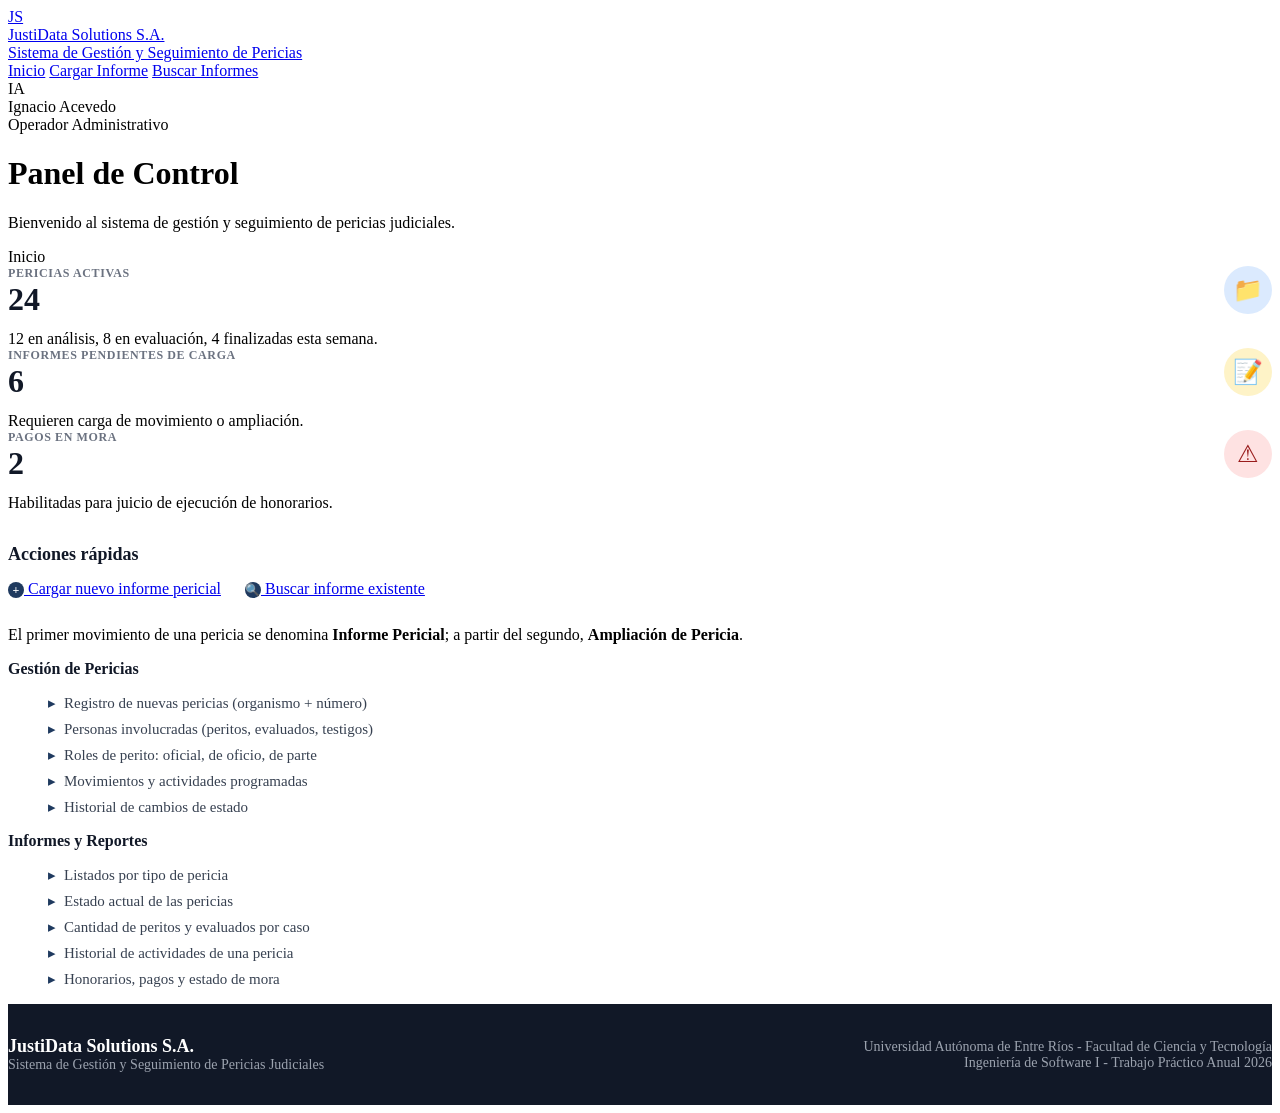
==== index.html @ c0c075ef "Add files via upload" ====
<!DOCTYPE html>
<html lang="es">
<head>
    <meta charset="UTF-8">
    <meta name="viewport" content="width=device-width, initial-scale=1.0">
    <title>Sistema de Gestión y Seguimiento de Pericias - JustiData</title>
    <link rel="stylesheet" href="css/style.css">
</head>
<body>

    <!-- ===== Encabezado ===== -->
    <header class="app-header">
        <div class="container">
            <a href="index.html" class="brand">
                <div class="brand-mark">JS</div>
                <div class="brand-text">
                    <div>JustiData Solutions S.A.</div>
                    <span>Sistema de Gestión y Seguimiento de Pericias</span>
                </div>
            </a>

            <nav class="nav-links">
                <a href="index.html" class="active">Inicio</a>
                <a href="carga-informe.html">Cargar Informe</a>
                <a href="busqueda-informes.html">Buscar Informes</a>
            </nav>

            <div class="user-session">
                <div class="user-avatar">IA</div>
                <div class="user-info">
                    <div class="user-name">Ignacio Acevedo</div>
                    <div class="user-role">Operador Administrativo</div>
                </div>
            </div>
        </div>
    </header>

    <!-- ===== Contenido principal ===== -->
    <main class="app-main">
        <div class="container">

            <div class="page-header">
                <h1>Panel de Control</h1>
                <p>Bienvenido al sistema de gestión y seguimiento de pericias judiciales.</p>
            </div>

            <div class="breadcrumbs">
                <span>Inicio</span>
            </div>

            <!-- Tarjetas de resumen -->
            <div class="grid" style="margin-bottom: 2rem;">
                <div class="card">
                    <div class="card-body">
                        <div style="display:flex;justify-content:space-between;align-items:flex-start;">
                            <div>
                                <div class="form-hint" style="font-weight:700;text-transform:uppercase;letter-spacing:.05em;font-size:.75rem;color:#6b7280;">Pericias activas</div>
                                <div style="font-size:2rem;font-weight:800;color:#111827;">24</div>
                            </div>
                            <div style="width:3rem;height:3rem;background:#dbeafe;border-radius:50%;display:flex;align-items:center;justify-content:center;font-size:1.5rem;color:#1e40af;">📁</div>
                        </div>
                        <div class="form-hint" style="margin-top:0.75rem;">12 en análisis, 8 en evaluación, 4 finalizadas esta semana.</div>
                    </div>
                </div>

                <div class="card">
                    <div class="card-body">
                        <div style="display:flex;justify-content:space-between;align-items:flex-start;">
                            <div>
                                <div class="form-hint" style="font-weight:700;text-transform:uppercase;letter-spacing:.05em;font-size:.75rem;color:#6b7280;">Informes pendientes de carga</div>
                                <div style="font-size:2rem;font-weight:800;color:#111827;">6</div>
                            </div>
                            <div style="width:3rem;height:3rem;background:#fef3c7;border-radius:50%;display:flex;align-items:center;justify-content:center;font-size:1.5rem;color:#92400e;">📝</div>
                        </div>
                        <div class="form-hint" style="margin-top:0.75rem;">Requieren carga de movimiento o ampliación.</div>
                    </div>
                </div>

                <div class="card">
                    <div class="card-body">
                        <div style="display:flex;justify-content:space-between;align-items:flex-start;">
                            <div>
                                <div class="form-hint" style="font-weight:700;text-transform:uppercase;letter-spacing:.05em;font-size:.75rem;color:#6b7280;">Pagos en mora</div>
                                <div style="font-size:2rem;font-weight:800;color:#111827;">2</div>
                            </div>
                            <div style="width:3rem;height:3rem;background:#fee2e2;border-radius:50%;display:flex;align-items:center;justify-content:center;font-size:1.5rem;color:#991b1b;">⚠</div>
                        </div>
                        <div class="form-hint" style="margin-top:0.75rem;">Habilitadas para juicio de ejecución de honorarios.</div>
                    </div>
                </div>
            </div>

            <div class="grid">
                <!-- Acceso rápido: Cargar informe -->
                <div class="card" style="grid-column: span 2;">
                    <div class="card-header">
                        <div>
                            <h2 style="font-size:1.125rem;font-weight:700;color:#111827;">Acciones rápidas</h2>
                        </div>
                    </div>
                    <div class="card-body" style="display:flex;flex-wrap:wrap;gap:1rem;align-items:flex-start;">
                        <a href="carga-informe.html" class="btn btn-primary" style="margin-right:0.5rem;">
                            <span class="icon" style="width:1rem;height:1rem;background:#1f3a5f;color:#fff;border-radius:50%;display:inline-flex;align-items:center;justify-content:center;font-size:0.75rem;font-weight:800;">+</span>
                            Cargar nuevo informe pericial
                        </a>
                        <a href="busqueda-informes.html" class="btn btn-secondary">
                            <span class="icon" style="width:1rem;height:1rem;background:#1f3a5f;color:#fff;border-radius:50%;display:inline-flex;align-items:center;justify-content:center;font-size:0.75rem;font-weight:800;">🔍</span>
                            Buscar informe existente
                        </a>
                        <div class="form-hint" style="margin-left:auto;margin-top:0.75rem;flex-basis:100%;">
                            El primer movimiento de una pericia se denomina <strong>Informe Pericial</strong>; a partir del segundo, <strong>Ampliación de Pericia</strong>.
                        </div>
                    </div>
                </div>

                <!-- Módulos del sistema -->
                <div class="card">
                    <div class="card-body">
                        <h3 style="font-size:1rem;font-weight:700;color:#111827;margin-bottom:0.75rem;">Gestión de Pericias</h3>
                        <ul style="list-style:none;display:flex;flex-direction:column;gap:0.5rem;">
                            <li style="display:flex;align-items:center;gap:0.5rem;font-size:0.9375rem;color:#374151;">
                                <span style="color:#1f3a5f;">▸</span> Registro de nuevas pericias (organismo + número)
                            </li>
                            <li style="display:flex;align-items:center;gap:0.5rem;font-size:0.9375rem;color:#374151;">
                                <span style="color:#1f3a5f;">▸</span> Personas involucradas (peritos, evaluados, testigos)
                            </li>
                            <li style="display:flex;align-items:center;gap:0.5rem;font-size:0.9375rem;color:#374151;">
                                <span style="color:#1f3a5f;">▸</span> Roles de perito: oficial, de oficio, de parte
                            </li>
                            <li style="display:flex;align-items:center;gap:0.5rem;font-size:0.9375rem;color:#374151;">
                                <span style="color:#1f3a5f;">▸</span> Movimientos y actividades programadas
                            </li>
                            <li style="display:flex;align-items:center;gap:0.5rem;font-size:0.9375rem;color:#374151;">
                                <span style="color:#1f3a5f;">▸</span> Historial de cambios de estado
                            </li>
                        </ul>
                    </div>
                </div>

                <div class="card">
                    <div class="card-body">
                        <h3 style="font-size:1rem;font-weight:700;color:#111827;margin-bottom:0.75rem;">Informes y Reportes</h3>
                        <ul style="list-style:none;display:flex;flex-direction:column;gap:0.5rem;">
                            <li style="display:flex;align-items:center;gap:0.5rem;font-size:0.9375rem;color:#374151;">
                                <span style="color:#1f3a5f;">▸</span> Listados por tipo de pericia
                            </li>
                            <li style="display:flex;align-items:center;gap:0.5rem;font-size:0.9375rem;color:#374151;">
                                <span style="color:#1f3a5f;">▸</span> Estado actual de las pericias
                            </li>
                            <li style="display:flex;align-items:center;gap:0.5rem;font-size:0.9375rem;color:#374151;">
                                <span style="color:#1f3a5f;">▸</span> Cantidad de peritos y evaluados por caso
                            </li>
                            <li style="display:flex;align-items:center;gap:0.5rem;font-size:0.9375rem;color:#374151;">
                                <span style="color:#1f3a5f;">▸</span> Historial de actividades de una pericia
                            </li>
                            <li style="display:flex;align-items:center;gap:0.5rem;font-size:0.9375rem;color:#374151;">
                                <span style="color:#1f3a5f;">▸</span> Honorarios, pagos y estado de mora
                            </li>
                        </ul>
                    </div>
                </div>
            </div>

        </div>
    </main>

    <!-- ===== Pie de página ===== -->
    <footer style="background:#111827;color:#e5e7eb;padding:2rem 0;margin-top:auto;">
        <div class="container">
            <div style="display:flex;flex-wrap:wrap;justify-content:space-between;gap:1.5rem;align-items:center;">
                <div>
                    <div style="font-weight:800;font-size:1.125rem;color:#ffffff;">JustiData Solutions S.A.</div>
                    <div style="font-size:0.875rem;color:#9ca3af;">Sistema de Gestión y Seguimiento de Pericias Judiciales</div>
                </div>
                <div style="font-size:0.875rem;color:#9ca3af;text-align:right;">
                    <div>Universidad Autónoma de Entre Ríos - Facultad de Ciencia y Tecnología</div>
                    <div>Ingeniería de Software I - Trabajo Práctico Anual 2026</div>
                </div>
            </div>
        </div>
    </footer>

</body>
</html>
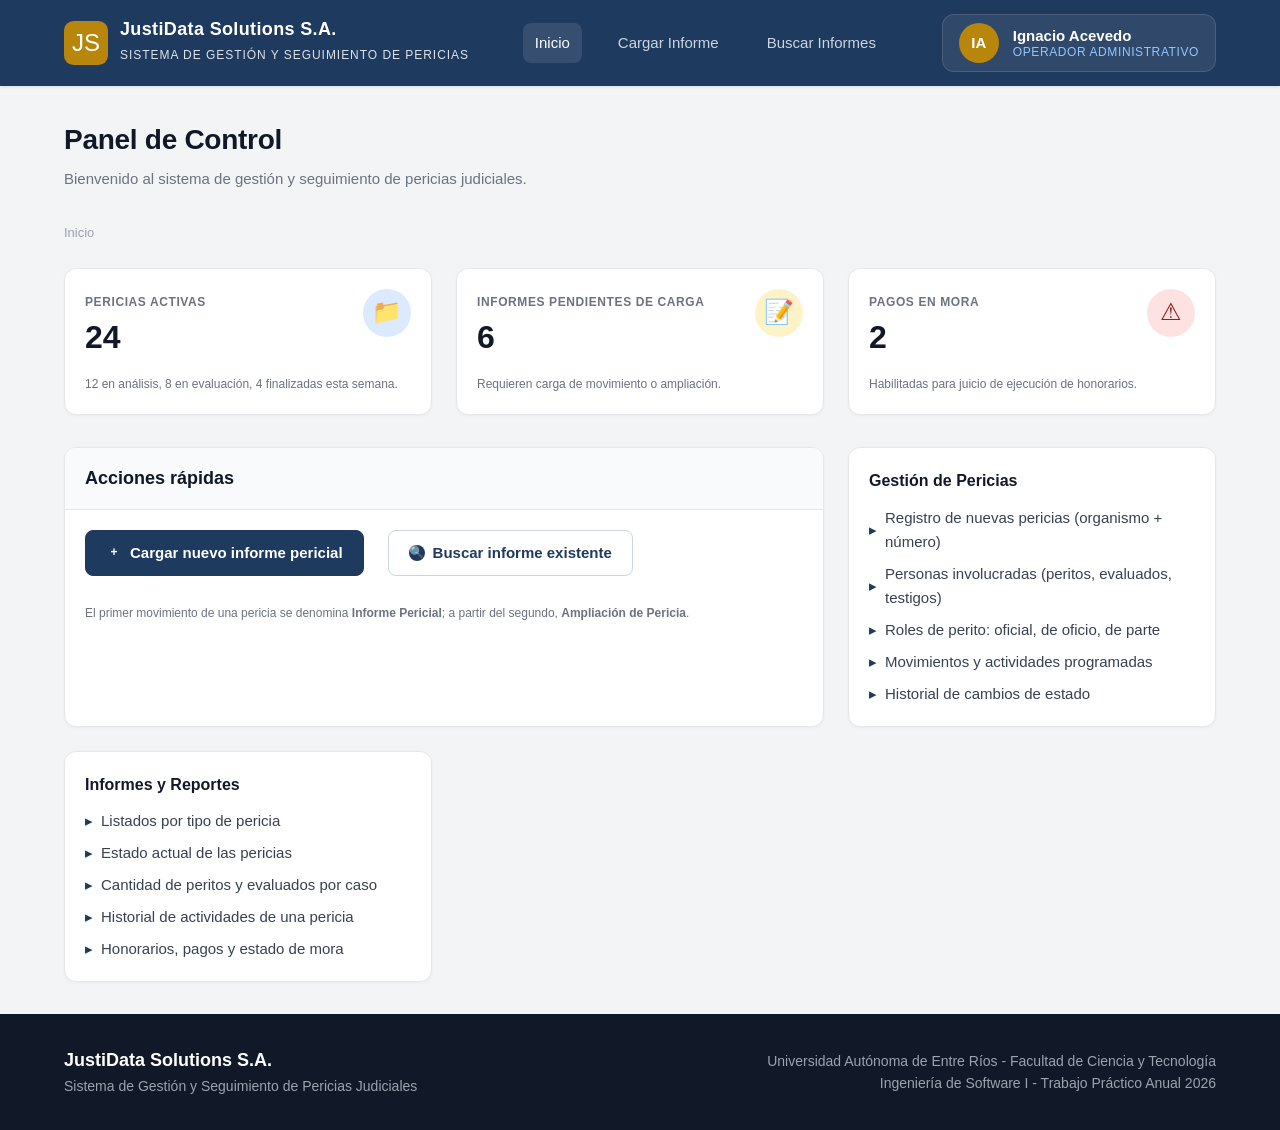
==== commit c55cf100: "corregir ruta CSS" ====
--- a/index.html
+++ b/index.html
@@ -4,7 +4,7 @@
     <meta charset="UTF-8">
     <meta name="viewport" content="width=device-width, initial-scale=1.0">
     <title>Sistema de Gestión y Seguimiento de Pericias - JustiData</title>
-    <link rel="stylesheet" href="css/style.css">
+   <link rel="stylesheet" href="style.css">
 </head>
 <body>
 
--- a/style.css
+++ b/style.css
@@ -0,0 +1,731 @@
+/* ==========================================================================
+   Sistema de Gestión y Seguimiento de Pericias
+   JustiData Solutions S.A. - Hoja de estilos
+   ========================================================================== */
+
+/* Reset y base */
+* {
+    box-sizing: border-box;
+    margin: 0;
+    padding: 0;
+}
+
+html {
+    font-family: 'Segoe UI', Roboto, Helvetica, Arial, sans-serif;
+    font-size: 16px;
+    line-height: 1.6;
+    color: #1f2937;
+    scroll-behavior: smooth;
+}
+
+body {
+    background: #f3f4f6;
+    color: #1f2937;
+    min-height: 100vh;
+    display: flex;
+    flex-direction: column;
+}
+
+/* ===== Utilitarios ===== */
+.sr-only {
+    position: absolute;
+    width: 1px;
+    height: 1px;
+    padding: 0;
+    margin: -1px;
+    overflow: hidden;
+    clip: rect(0, 0, 0, 0);
+    border: 0;
+}
+
+.container {
+    width: 100%;
+    max-width: 1200px;
+    margin: 0 auto;
+    padding: 0 1.5rem;
+}
+
+.btn {
+    display: inline-flex;
+    align-items: center;
+    justify-content: center;
+    gap: 0.5rem;
+    padding: 0.625rem 1.25rem;
+    font-size: 0.9375rem;
+    font-weight: 600;
+    text-decoration: none;
+    border: 1px solid transparent;
+    border-radius: 0.5rem;
+    cursor: pointer;
+    transition: all 0.2s ease;
+    white-space: nowrap;
+}
+
+.btn:disabled {
+    opacity: 0.6;
+    cursor: not-allowed;
+}
+
+.btn-primary {
+    background: #1f3a5f;
+    color: #ffffff;
+    border-color: #1f3a5f;
+}
+
+.btn-primary:hover:not(:disabled) {
+    background: #162d4a;
+    border-color: #162d4a;
+}
+
+.btn-secondary {
+    background: #ffffff;
+    color: #1f3a5f;
+    border-color: #cbd5e1;
+}
+
+.btn-secondary:hover:not(:disabled) {
+    background: #f1f5f9;
+    border-color: #94a3b8;
+}
+
+.btn-outline {
+    background: transparent;
+    color: #1f3a5f;
+    border-color: #1f3a5f;
+}
+
+.btn-outline:hover:not(:disabled) {
+    background: #1f3a5f;
+    color: #ffffff;
+}
+
+.btn-sm {
+    padding: 0.4rem 0.8rem;
+    font-size: 0.875rem;
+}
+
+.btn-icon {
+    width: 2.5rem;
+    height: 2.5rem;
+    padding: 0;
+}
+
+.icon {
+    width: 1.125rem;
+    height: 1.125rem;
+    display: inline-block;
+    vertical-align: middle;
+}
+
+/* Badges y etiquetas */
+.badge {
+    display: inline-flex;
+    align-items: center;
+    padding: 0.25rem 0.75rem;
+    font-size: 0.75rem;
+    font-weight: 700;
+    text-transform: uppercase;
+    letter-spacing: 0.05em;
+    border-radius: 9999px;
+    white-space: nowrap;
+}
+
+.badge-primary { background: #e0e7ff; color: #3730a3; }
+.badge-success { background: #dcfce7; color: #166534; }
+.badge-warning { background: #fef3c7; color: #92400e; }
+.badge-danger { background: #fee2e2; color: #991b1b; }
+.badge-info { background: #cffafe; color: #0c4a6e; }
+.badge-gray { background: #e5e7eb; color: #374151; }
+
+/* ===== Header / Navbar ===== */
+.app-header {
+    background: #1f3a5f;
+    color: #ffffff;
+    position: sticky;
+    top: 0;
+    z-index: 100;
+    box-shadow: 0 1px 3px rgba(0,0,0,0.1);
+}
+
+.app-header .container {
+    display: flex;
+    align-items: center;
+    justify-content: space-between;
+    padding: 0.875rem 1.5rem;
+    flex-wrap: wrap;
+    gap: 1rem;
+}
+
+.brand {
+    display: flex;
+    align-items: center;
+    gap: 0.75rem;
+    text-decoration: none;
+    color: #ffffff;
+}
+
+.brand-mark {
+    width: 2.75rem;
+    height: 2.75rem;
+    background: #b8860b;
+    border-radius: 0.6rem;
+    display: flex;
+    align-items: center;
+    justify-content: center;
+    font-size: 1.5rem;
+    color: #ffffff;
+    flex-shrink: 0;
+}
+
+.brand-text div {
+    font-size: 1.125rem;
+    font-weight: 800;
+    letter-spacing: 0.02em;
+    line-height: 1.2;
+}
+
+.brand-text span {
+    font-size: 0.75rem;
+    font-weight: 500;
+    opacity: 0.85;
+    line-height: 1.2;
+    text-transform: uppercase;
+    letter-spacing: 0.08em;
+}
+
+.nav-links {
+    display: flex;
+    align-items: center;
+    gap: 1.5rem;
+    flex-wrap: wrap;
+}
+
+.nav-links a {
+    color: #cbd5e1;
+    text-decoration: none;
+    font-size: 0.9375rem;
+    font-weight: 500;
+    padding: 0.5rem 0.75rem;
+    border-radius: 0.5rem;
+    transition: all 0.2s;
+}
+
+.nav-links a:hover,
+.nav-links a.active {
+    color: #ffffff;
+    background: rgba(255,255,255,0.1);
+}
+
+.user-session {
+    display: flex;
+    align-items: center;
+    gap: 0.875rem;
+    background: rgba(255,255,255,0.08);
+    padding: 0.5rem 1rem;
+    border-radius: 0.75rem;
+    border: 1px solid rgba(255,255,255,0.12);
+}
+
+.user-avatar {
+    width: 2.5rem;
+    height: 2.5rem;
+    background: #b8860b;
+    border-radius: 50%;
+    display: flex;
+    align-items: center;
+    justify-content: center;
+    color: #ffffff;
+    font-weight: 700;
+    font-size: 0.9375rem;
+    flex-shrink: 0;
+}
+
+.user-info {
+    display: flex;
+    flex-direction: column;
+}
+
+.user-name {
+    font-size: 0.9375rem;
+    font-weight: 700;
+    color: #ffffff;
+    line-height: 1.2;
+}
+
+.user-role {
+    font-size: 0.75rem;
+    color: #93c5fd;
+    text-transform: uppercase;
+    letter-spacing: 0.05em;
+    line-height: 1.2;
+}
+
+/* ===== Layout principal ===== */
+.app-main {
+    flex: 1;
+    padding: 2rem 0;
+}
+
+.page-header {
+    margin-bottom: 2rem;
+}
+
+.page-header h1 {
+    font-size: 1.75rem;
+    font-weight: 800;
+    color: #111827;
+    letter-spacing: -0.01em;
+    margin-bottom: 0.25rem;
+}
+
+.page-header p {
+    color: #6b7280;
+    font-size: 0.9375rem;
+}
+
+/* Breadcrumbs */
+.breadcrumbs {
+    display: flex;
+    align-items: center;
+    gap: 0.5rem;
+    font-size: 0.8125rem;
+    color: #6b7280;
+    margin-bottom: 1.5rem;
+    flex-wrap: wrap;
+}
+
+.breadcrumbs a {
+    color: #1f3a5f;
+    text-decoration: none;
+}
+
+.breadcrumbs a:hover {
+    text-decoration: underline;
+}
+
+.breadcrumbs span {
+    color: #9ca3af;
+}
+
+/* ===== Tarjetas ===== */
+.card {
+    background: #ffffff;
+    border: 1px solid #e5e7eb;
+    border-radius: 0.75rem;
+    box-shadow: 0 1px 3px rgba(0,0,0,0.04);
+    overflow: hidden;
+}
+
+.card-header {
+    padding: 1rem 1.25rem;
+    border-bottom: 1px solid #e5e7eb;
+    background: #f9fafb;
+    display: flex;
+    align-items: center;
+    justify-content: space-between;
+    flex-wrap: wrap;
+    gap: 0.75rem;
+}
+
+.card-header h2 {
+    font-size: 1.125rem;
+    font-weight: 700;
+    color: #111827;
+    display: flex;
+    align-items: center;
+    gap: 0.5rem;
+}
+
+.card-body {
+    padding: 1.25rem;
+}
+
+.card-footer {
+    padding: 0.875rem 1.25rem;
+    border-top: 1px solid #e5e7eb;
+    background: #f9fafb;
+    display: flex;
+    align-items: center;
+    justify-content: flex-end;
+    gap: 0.75rem;
+}
+
+/* ===== Grid ===== */
+.grid {
+    display: grid;
+    grid-template-columns: repeat(auto-fit, minmax(280px, 1fr));
+    gap: 1.5rem;
+}
+
+/* ===== Formularios ===== */
+.form-section {
+    margin-bottom: 1.75rem;
+}
+
+.form-section:last-child {
+    margin-bottom: 0;
+}
+
+.form-section-title {
+    display: flex;
+    align-items: center;
+    gap: 0.5rem;
+    font-size: 0.9375rem;
+    font-weight: 700;
+    color: #374151;
+    text-transform: uppercase;
+    letter-spacing: 0.05em;
+    margin-bottom: 1rem;
+    padding-bottom: 0.5rem;
+    border-bottom: 2px solid #e5e7eb;
+}
+
+.form-section-title .icon {
+    width: 1.125rem;
+    height: 1.125rem;
+    color: #1f3a5f;
+}
+
+.form-grid {
+    display: grid;
+    grid-template-columns: repeat(auto-fit, minmax(220px, 1fr));
+    gap: 1rem 1.5rem;
+}
+
+.form-group {
+    display: flex;
+    flex-direction: column;
+    gap: 0.375rem;
+}
+
+.form-group.full {
+    grid-column: 1 / -1;
+}
+
+.form-label {
+    font-size: 0.875rem;
+    font-weight: 600;
+    color: #374151;
+    display: flex;
+    align-items: center;
+    gap: 0.375rem;
+}
+
+.form-label.required::after {
+    content: " *";
+    color: #dc2626;
+}
+
+.form-control {
+    width: 100%;
+    padding: 0.625rem 0.875rem;
+    font-size: 0.9375rem;
+    color: #111827;
+    background: #ffffff;
+    border: 1px solid #d1d5db;
+    border-radius: 0.5rem;
+    transition: all 0.2s ease;
+}
+
+.form-control:focus {
+    outline: none;
+    border-color: #1f3a5f;
+    box-shadow: 0 0 0 3px rgba(31, 58, 95, 0.15);
+}
+
+.form-control::placeholder {
+    color: #9ca3af;
+}
+
+.form-select {
+    appearance: none;
+    background-image: url("data:image/svg+xml,%3csvg xmlns='http://www.w3.org/2000/svg' fill='none' viewBox='0 0 24 24' stroke='%236b7280'%3e%3cpath stroke-linecap='round' stroke-linejoin='round' stroke-width='2' d='M19 9l-7 7-7-7'%3e%3c/path%3e%3c/svg%3e");
+    background-repeat: no-repeat;
+    background-position: right 0.875rem center;
+    background-size: 1rem;
+    padding-right: 2.5rem;
+}
+
+textarea.form-control {
+    min-height: 9rem;
+    resize: vertical;
+    font-family: inherit;
+}
+
+.form-hint {
+    font-size: 0.75rem;
+    color: #6b7280;
+    margin-top: 0.25rem;
+}
+
+.form-actions {
+    display: flex;
+    gap: 0.75rem;
+    justify-content: flex-start;
+    margin-top: 1rem;
+    flex-wrap: wrap;
+}
+
+/* ===== Tablas ===== */
+.table-responsive {
+    overflow-x: auto;
+    border: 1px solid #e5e7eb;
+    border-radius: 0.75rem;
+}
+
+table {
+    width: 100%;
+    border-collapse: collapse;
+    font-size: 0.875rem;
+}
+
+thead {
+    background: #f9fafb;
+    color: #374151;
+}
+
+th, td {
+    padding: 0.75rem 1rem;
+    text-align: left;
+    border-bottom: 1px solid #e5e7eb;
+    vertical-align: middle;
+}
+
+th {
+    font-weight: 700;
+    font-size: 0.8125rem;
+    text-transform: uppercase;
+    letter-spacing: 0.05em;
+    color: #4b5563;
+    white-space: nowrap;
+}
+
+tbody tr:hover {
+    background: #f9fafb;
+}
+
+tbody tr:last-child td {
+    border-bottom: none;
+}
+
+.empty-state {
+    text-align: center;
+    padding: 3rem 1.5rem;
+    color: #6b7280;
+}
+
+.empty-state .icon {
+    width: 3rem;
+    height: 3rem;
+    opacity: 0.4;
+    margin-bottom: 1rem;
+}
+
+.empty-state h3 {
+    font-size: 1.125rem;
+    font-weight: 700;
+    color: #374151;
+    margin-bottom: 0.5rem;
+}
+
+/* ===== Detalle de informe ===== */
+.detail-grid {
+    display: grid;
+    grid-template-columns: repeat(auto-fit, minmax(300px, 1fr));
+    gap: 1.5rem;
+    margin-bottom: 1.75rem;
+}
+
+.detail-field {
+    background: #ffffff;
+    border: 1px solid #e5e7eb;
+    border-radius: 0.6rem;
+    padding: 1rem;
+}
+
+.detail-field-label {
+    font-size: 0.75rem;
+    font-weight: 700;
+    color: #6b7280;
+    text-transform: uppercase;
+    letter-spacing: 0.05em;
+    margin-bottom: 0.375rem;
+    display: block;
+}
+
+.detail-field-value {
+    font-size: 0.9375rem;
+    color: #111827;
+    word-break: break-word;
+}
+
+.detail-field-value.multiline {
+    white-space: pre-wrap;
+    line-height: 1.5;
+}
+
+/* Timeline */
+.timeline {
+    position: relative;
+    padding-left: 1.75rem;
+}
+
+.timeline::before {
+    content: "";
+    position: absolute;
+    left: 0.875rem;
+    top: 0;
+    bottom: 0;
+    width: 2px;
+    background: #e5e7eb;
+}
+
+.timeline-item {
+    position: relative;
+    margin-bottom: 1.5rem;
+}
+
+.timeline-item:last-child {
+    margin-bottom: 0;
+}
+
+.timeline-marker {
+    position: absolute;
+    left: -2.625rem;
+    top: 0.125rem;
+    width: 1.25rem;
+    height: 1.25rem;
+    border-radius: 50%;
+    border: 2px solid #1f3a5f;
+    background: #ffffff;
+    display: flex;
+    align-items: center;
+    justify-content: center;
+    font-size: 0.625rem;
+    font-weight: 800;
+    color: #1f3a5f;
+    z-index: 2;
+}
+
+.timeline-content {
+    background: #ffffff;
+    border: 1px solid #e5e7eb;
+    border-radius: 0.6rem;
+    padding: 1rem 1.25rem;
+}
+
+.timeline-meta {
+    display: flex;
+    gap: 1rem;
+    font-size: 0.8125rem;
+    color: #6b7280;
+    margin-bottom: 0.5rem;
+    flex-wrap: wrap;
+}
+
+.timeline-text {
+    font-size: 0.9375rem;
+    color: #1f2937;
+    line-height: 1.5;
+}
+
+/* ===== Estado de pericia ===== */
+.estado-chip {
+    display: inline-flex;
+    align-items: center;
+    gap: 0.5rem;
+    padding: 0.375rem 1rem;
+    font-size: 0.8125rem;
+    font-weight: 700;
+    border-radius: 0.5rem;
+    text-transform: uppercase;
+    letter-spacing: 0.05em;
+}
+
+.estado-solicitada { background: #e0e7ff; color: #3730a3; }
+.estado-en-analisis { background: #dbeafe; color: #1e40af; }
+.estado-en-evaluacion { background: #dcfce7; color: #166534; }
+.estado-elaboracion { background: #fef3c7; color: #92400e; }
+.estado-finalizada { background: #e5e7eb; color: #374151; }
+.estado-suspendida { background: #fee2e2; color: #991b1b; }
+.estado-cancelada { background: #f3e8ff; color: #7e22ce; }
+.estado-impugnada { background: #fecaca; color: #991b1b; }
+
+/* ===== Pagos / honorarios ===== */
+.pago-card {
+    background: #f8fafc;
+    border: 1px dashed #cbd5e1;
+    border-radius: 0.6rem;
+    padding: 1rem;
+}
+
+.pago-monto {
+    font-size: 1.5rem;
+    font-weight: 800;
+    color: #1f3a5f;
+}
+
+/* ===== Mensajes ===== */
+.alert {
+    padding: 0.875rem 1.25rem;
+    border-radius: 0.5rem;
+    margin-bottom: 1rem;
+    font-size: 0.9375rem;
+    display: flex;
+    align-items: flex-start;
+    gap: 0.75rem;
+}
+
+.alert-success {
+    background: #dcfce7;
+    color: #166534;
+    border: 1px solid #bbf7d0;
+}
+
+.alert-info {
+    background: #dbeafe;
+    color: #1e40af;
+    border: 1px solid #bfdbfe;
+}
+
+.alert-warning {
+    background: #fef3c7;
+    color: #92400e;
+    border: 1px solid #fcd34d;
+}
+
+/* ===== Impresión ===== */
+@media print {
+    body { background: #ffffff; }
+    .app-header, .btn, .card-footer, .form-actions, .nav-links, .user-session {
+        display: none !important;
+    }
+    .card { border: none; box-shadow: none; }
+    .table-responsive { border: none; }
+    .page-header { margin-bottom: 1rem; }
+}
+
+/* ===== Responsive ===== */
+@media (max-width: 768px) {
+    .app-header .container {
+        flex-direction: column;
+        align-items: stretch;
+    }
+    .nav-links {
+        gap: 0.5rem;
+    }
+    .nav-links a {
+        font-size: 0.875rem;
+        padding: 0.5rem;
+    }
+    .user-session {
+        font-size: 0.875rem;
+        padding: 0.4rem 0.75rem;
+    }
+    .form-grid {
+        grid-template-columns: 1fr;
+    }
+    .detail-grid {
+        grid-template-columns: 1fr;
+    }
+}
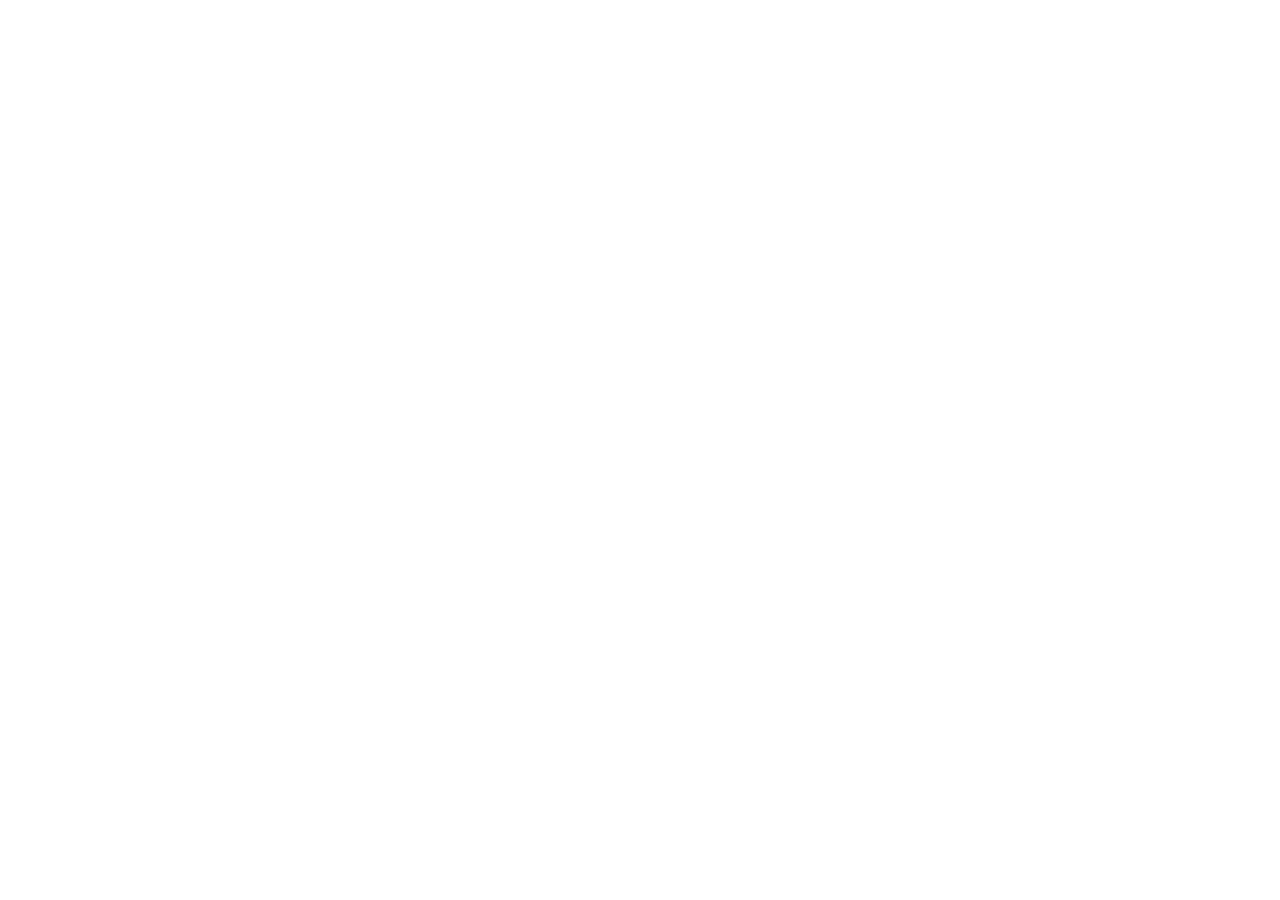
==== commit aef9a9f6: "Add files via upload" ====
--- a/index.html
+++ b/index.html
@@ -1,184 +1,13 @@
-<!DOCTYPE html>
-<html lang="es">
-<head>
-    <meta charset="UTF-8">
-    <meta name="viewport" content="width=device-width, initial-scale=1.0">
-    <title>Sistema de Gestión y Seguimiento de Pericias - JustiData</title>
-   <link rel="stylesheet" href="style.css">
-</head>
-<body>
-
-    <!-- ===== Encabezado ===== -->
-    <header class="app-header">
-        <div class="container">
-            <a href="index.html" class="brand">
-                <div class="brand-mark">JS</div>
-                <div class="brand-text">
-                    <div>JustiData Solutions S.A.</div>
-                    <span>Sistema de Gestión y Seguimiento de Pericias</span>
-                </div>
-            </a>
-
-            <nav class="nav-links">
-                <a href="index.html" class="active">Inicio</a>
-                <a href="carga-informe.html">Cargar Informe</a>
-                <a href="busqueda-informes.html">Buscar Informes</a>
-            </nav>
-
-            <div class="user-session">
-                <div class="user-avatar">IA</div>
-                <div class="user-info">
-                    <div class="user-name">Ignacio Acevedo</div>
-                    <div class="user-role">Operador Administrativo</div>
-                </div>
-            </div>
-        </div>
-    </header>
-
-    <!-- ===== Contenido principal ===== -->
-    <main class="app-main">
-        <div class="container">
-
-            <div class="page-header">
-                <h1>Panel de Control</h1>
-                <p>Bienvenido al sistema de gestión y seguimiento de pericias judiciales.</p>
-            </div>
-
-            <div class="breadcrumbs">
-                <span>Inicio</span>
-            </div>
-
-            <!-- Tarjetas de resumen -->
-            <div class="grid" style="margin-bottom: 2rem;">
-                <div class="card">
-                    <div class="card-body">
-                        <div style="display:flex;justify-content:space-between;align-items:flex-start;">
-                            <div>
-                                <div class="form-hint" style="font-weight:700;text-transform:uppercase;letter-spacing:.05em;font-size:.75rem;color:#6b7280;">Pericias activas</div>
-                                <div style="font-size:2rem;font-weight:800;color:#111827;">24</div>
-                            </div>
-                            <div style="width:3rem;height:3rem;background:#dbeafe;border-radius:50%;display:flex;align-items:center;justify-content:center;font-size:1.5rem;color:#1e40af;">📁</div>
-                        </div>
-                        <div class="form-hint" style="margin-top:0.75rem;">12 en análisis, 8 en evaluación, 4 finalizadas esta semana.</div>
-                    </div>
-                </div>
-
-                <div class="card">
-                    <div class="card-body">
-                        <div style="display:flex;justify-content:space-between;align-items:flex-start;">
-                            <div>
-                                <div class="form-hint" style="font-weight:700;text-transform:uppercase;letter-spacing:.05em;font-size:.75rem;color:#6b7280;">Informes pendientes de carga</div>
-                                <div style="font-size:2rem;font-weight:800;color:#111827;">6</div>
-                            </div>
-                            <div style="width:3rem;height:3rem;background:#fef3c7;border-radius:50%;display:flex;align-items:center;justify-content:center;font-size:1.5rem;color:#92400e;">📝</div>
-                        </div>
-                        <div class="form-hint" style="margin-top:0.75rem;">Requieren carga de movimiento o ampliación.</div>
-                    </div>
-                </div>
-
-                <div class="card">
-                    <div class="card-body">
-                        <div style="display:flex;justify-content:space-between;align-items:flex-start;">
-                            <div>
-                                <div class="form-hint" style="font-weight:700;text-transform:uppercase;letter-spacing:.05em;font-size:.75rem;color:#6b7280;">Pagos en mora</div>
-                                <div style="font-size:2rem;font-weight:800;color:#111827;">2</div>
-                            </div>
-                            <div style="width:3rem;height:3rem;background:#fee2e2;border-radius:50%;display:flex;align-items:center;justify-content:center;font-size:1.5rem;color:#991b1b;">⚠</div>
-                        </div>
-                        <div class="form-hint" style="margin-top:0.75rem;">Habilitadas para juicio de ejecución de honorarios.</div>
-                    </div>
-                </div>
-            </div>
-
-            <div class="grid">
-                <!-- Acceso rápido: Cargar informe -->
-                <div class="card" style="grid-column: span 2;">
-                    <div class="card-header">
-                        <div>
-                            <h2 style="font-size:1.125rem;font-weight:700;color:#111827;">Acciones rápidas</h2>
-                        </div>
-                    </div>
-                    <div class="card-body" style="display:flex;flex-wrap:wrap;gap:1rem;align-items:flex-start;">
-                        <a href="carga-informe.html" class="btn btn-primary" style="margin-right:0.5rem;">
-                            <span class="icon" style="width:1rem;height:1rem;background:#1f3a5f;color:#fff;border-radius:50%;display:inline-flex;align-items:center;justify-content:center;font-size:0.75rem;font-weight:800;">+</span>
-                            Cargar nuevo informe pericial
-                        </a>
-                        <a href="busqueda-informes.html" class="btn btn-secondary">
-                            <span class="icon" style="width:1rem;height:1rem;background:#1f3a5f;color:#fff;border-radius:50%;display:inline-flex;align-items:center;justify-content:center;font-size:0.75rem;font-weight:800;">🔍</span>
-                            Buscar informe existente
-                        </a>
-                        <div class="form-hint" style="margin-left:auto;margin-top:0.75rem;flex-basis:100%;">
-                            El primer movimiento de una pericia se denomina <strong>Informe Pericial</strong>; a partir del segundo, <strong>Ampliación de Pericia</strong>.
-                        </div>
-                    </div>
-                </div>
-
-                <!-- Módulos del sistema -->
-                <div class="card">
-                    <div class="card-body">
-                        <h3 style="font-size:1rem;font-weight:700;color:#111827;margin-bottom:0.75rem;">Gestión de Pericias</h3>
-                        <ul style="list-style:none;display:flex;flex-direction:column;gap:0.5rem;">
-                            <li style="display:flex;align-items:center;gap:0.5rem;font-size:0.9375rem;color:#374151;">
-                                <span style="color:#1f3a5f;">▸</span> Registro de nuevas pericias (organismo + número)
-                            </li>
-                            <li style="display:flex;align-items:center;gap:0.5rem;font-size:0.9375rem;color:#374151;">
-                                <span style="color:#1f3a5f;">▸</span> Personas involucradas (peritos, evaluados, testigos)
-                            </li>
-                            <li style="display:flex;align-items:center;gap:0.5rem;font-size:0.9375rem;color:#374151;">
-                                <span style="color:#1f3a5f;">▸</span> Roles de perito: oficial, de oficio, de parte
-                            </li>
-                            <li style="display:flex;align-items:center;gap:0.5rem;font-size:0.9375rem;color:#374151;">
-                                <span style="color:#1f3a5f;">▸</span> Movimientos y actividades programadas
-                            </li>
-                            <li style="display:flex;align-items:center;gap:0.5rem;font-size:0.9375rem;color:#374151;">
-                                <span style="color:#1f3a5f;">▸</span> Historial de cambios de estado
-                            </li>
-                        </ul>
-                    </div>
-                </div>
-
-                <div class="card">
-                    <div class="card-body">
-                        <h3 style="font-size:1rem;font-weight:700;color:#111827;margin-bottom:0.75rem;">Informes y Reportes</h3>
-                        <ul style="list-style:none;display:flex;flex-direction:column;gap:0.5rem;">
-                            <li style="display:flex;align-items:center;gap:0.5rem;font-size:0.9375rem;color:#374151;">
-                                <span style="color:#1f3a5f;">▸</span> Listados por tipo de pericia
-                            </li>
-                            <li style="display:flex;align-items:center;gap:0.5rem;font-size:0.9375rem;color:#374151;">
-                                <span style="color:#1f3a5f;">▸</span> Estado actual de las pericias
-                            </li>
-                            <li style="display:flex;align-items:center;gap:0.5rem;font-size:0.9375rem;color:#374151;">
-                                <span style="color:#1f3a5f;">▸</span> Cantidad de peritos y evaluados por caso
-                            </li>
-                            <li style="display:flex;align-items:center;gap:0.5rem;font-size:0.9375rem;color:#374151;">
-                                <span style="color:#1f3a5f;">▸</span> Historial de actividades de una pericia
-                            </li>
-                            <li style="display:flex;align-items:center;gap:0.5rem;font-size:0.9375rem;color:#374151;">
-                                <span style="color:#1f3a5f;">▸</span> Honorarios, pagos y estado de mora
-                            </li>
-                        </ul>
-                    </div>
-                </div>
-            </div>
-
-        </div>
-    </main>
-
-    <!-- ===== Pie de página ===== -->
-    <footer style="background:#111827;color:#e5e7eb;padding:2rem 0;margin-top:auto;">
-        <div class="container">
-            <div style="display:flex;flex-wrap:wrap;justify-content:space-between;gap:1.5rem;align-items:center;">
-                <div>
-                    <div style="font-weight:800;font-size:1.125rem;color:#ffffff;">JustiData Solutions S.A.</div>
-                    <div style="font-size:0.875rem;color:#9ca3af;">Sistema de Gestión y Seguimiento de Pericias Judiciales</div>
-                </div>
-                <div style="font-size:0.875rem;color:#9ca3af;text-align:right;">
-                    <div>Universidad Autónoma de Entre Ríos - Facultad de Ciencia y Tecnología</div>
-                    <div>Ingeniería de Software I - Trabajo Práctico Anual 2026</div>
-                </div>
-            </div>
-        </div>
-    </footer>
-
-</body>
+<!doctype html>
+<html lang="en">
+  <head>
+    <meta charset="UTF-8" />
+    <link rel="icon" type="image/svg+xml" href="/favicon.svg" />
+    <meta name="viewport" content="width=device-width, initial-scale=1.0" />
+    <title>simulador-3d</title>
+  </head>
+  <body>
+    <div id="root"></div>
+    <script type="module" src="/src/main.tsx"></script>
+  </body>
 </html>
